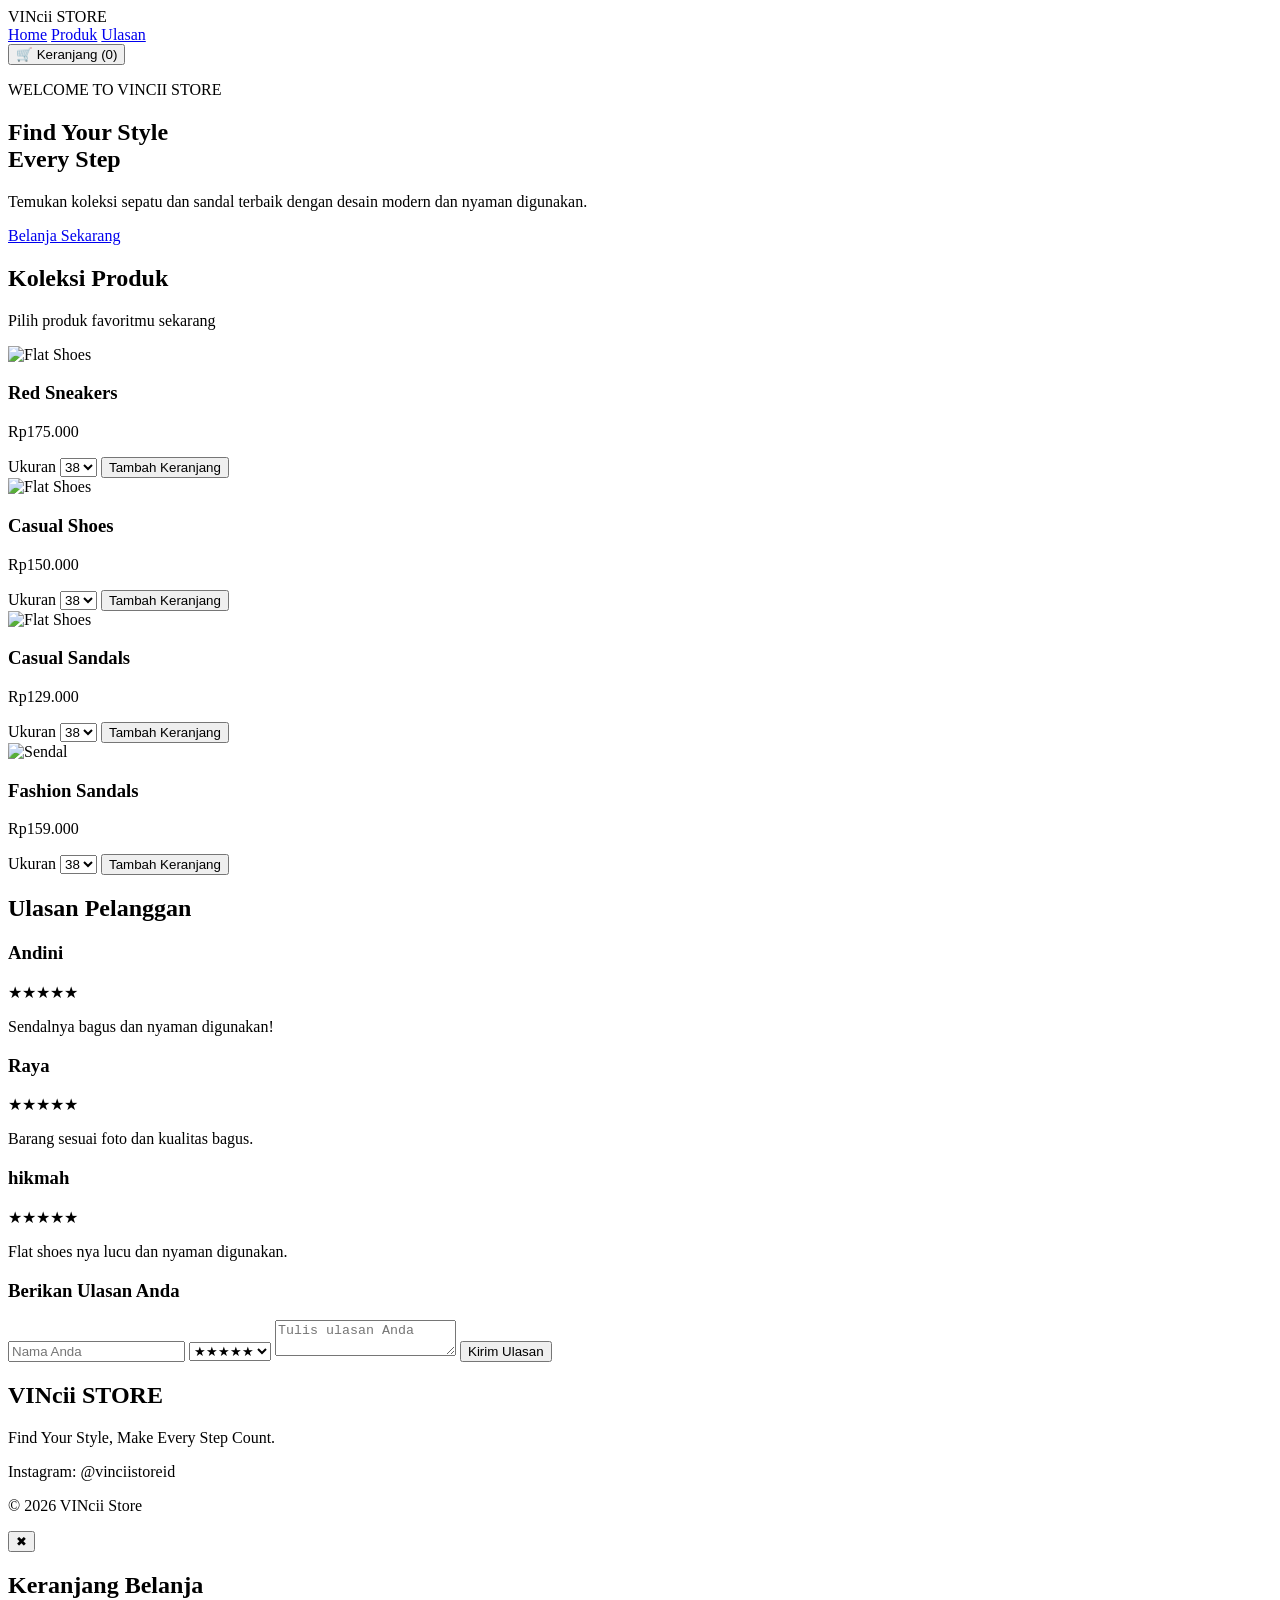
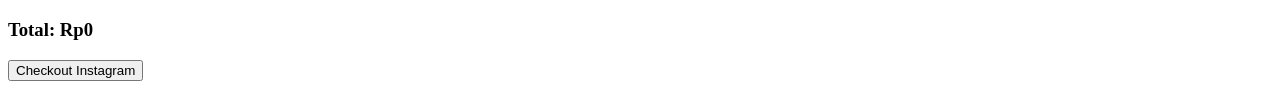
==== indeks.html @ e1982c53 "Create indeks.html website ecommers yang bisa di akses semua orang" ====
<!DOCTYPE html>
<html lang="id">
<head>
    <meta charset="UTF-8">
    <meta name="viewport" content="width=device-width, initial-scale=1.0">
    <title>VINcii Store | Shoes & Sandals</title>
    <link rel="stylesheet" href="style.css">
</head>
<body>

<header>
    <div class="logo">VINcii <span>STORE</span></div>

    <nav>
        <a href="#home">Home</a>
        <a href="#produk">Produk</a>
        <a href="#ulasan">Ulasan</a>
    </nav>

    <button onclick="bukaKeranjang()" class="cart-button">
        🛒 Keranjang (<span id="jumlahKeranjang">0</span>)
    </button>
</header>

<section class="hero" id="home">
    <div>
        <p class="subtitle">WELCOME TO VINCII STORE</p>
        <h1>Find Your Style<br>
            <span>Every Step</span>
        </h1>
        <p>
            Temukan koleksi sepatu dan sandal terbaik
            dengan desain modern dan nyaman digunakan.
        </p>
        <a href="#produk" class="btn">Belanja Sekarang</a>
    </div>
</section>

<section class="produk" id="produk">
    <h2>Koleksi Produk</h2>
    <p class="deskripsi">Pilih produk favoritmu sekarang</p>

    <div class="produk-container">

        <div class="card">
            <img src="gambar\s.bunga.jpeg"
                 alt="Flat Shoes">
            <h3>Red Sneakers</h3>
            <p>Rp175.000</p>
            <label>Ukuran</label>
            <select id="ukuran1">
                <option value="38">38</option>
                <option value="39">39</option>
                <option value="40">40</option>
                <option value="41">41</option>
                <option value="42">42</option>
            </select>
            <button onclick="tambahKeranjang('Red Sneakers',175000,'ukuran1')">
                Tambah Keranjang
            </button>
        </div>

        <div class="card">
            <img src="gambar\s.coklat.jpeg"
                 alt="Flat Shoes">
            <h3>Casual Shoes</h3>
            <p>Rp150.000</p>
            <label>Ukuran</label>
            <select id="ukuran2">
                <option value="38">38</option>
                <option value="39">39</option>
                <option value="40">40</option>
                <option value="41">41</option>
                <option value="42">42</option>
            </select>
            <button onclick="tambahKeranjang('Casual Shoes',150000,'ukuran2')">
                Tambah Keranjang
            </button>
        </div>

        <div class="card">
            <img src="gambar\s.cream.jpeg"
                 alt="Flat Shoes">
            <h3>Casual Sandals</h3>
            <p>Rp129.000</p>
            <label>Ukuran</label>
            <select id="ukuran3">
                <option value="38">38</option>
                <option value="39">39</option>
                <option value="40">40</option>
                <option value="41">41</option>
                <option value="42">42</option>
            </select>
            <button onclick="tambahKeranjang('Casual Sandals',129000,'ukuran3')">
                Tambah Keranjang
            </button>
        </div>

        <div class="card">
            <img src="gambar\s.hermes.jpeg"
                 alt="Sendal">
            <h3>Fashion Sandals</h3>
            <p>Rp159.000</p>
            <label>Ukuran</label>
            <select id="ukuran4">
                <option value="38">38</option>
                <option value="39">39</option>
                <option value="40">40</option>
                <option value="41">41</option>
                <option value="42">42</option>
            </select>
            <button onclick="tambahKeranjang('Fashion Sandals',159000,'ukuran4')">
                Tambah Keranjang
            </button>
        </div>

    </div>
</section>

<section class="ulasan" id="ulasan">
    <h2>Ulasan Pelanggan</h2>

    <div id="daftarUlasan">
        <div class="review">
            <h3>Andini</h3>
            <p>★★★★★</p>
            <p>Sendalnya bagus dan nyaman digunakan!</p>
        </div>

        <div class="review">
            <h3>Raya</h3>
            <p>★★★★★</p>
            <p>Barang sesuai foto dan kualitas bagus.</p>
        </div>
    </div>

    <div class="review">
            <h3>hikmah</h3>
            <p>★★★★★</p>
            <p>Flat shoes nya lucu dan nyaman digunakan.</p>
        </div>
    </div>

    <h3>Berikan Ulasan Anda</h3>

    <input type="text" id="namaUlasan" placeholder="Nama Anda">
    <select id="ratingUlasan">
        <option value="5">★★★★★</option>
        <option value="4">★★★★</option>
        <option value="3">★★★</option>
        <option value="2">★★</option>
        <option value="1">★</option>
    </select>

    <textarea id="isiUlasan" placeholder="Tulis ulasan Anda"></textarea>

    <button onclick="kirimUlasan()">Kirim Ulasan</button>
</section>

<footer>
    <h2>VINcii STORE</h2>
    <p>Find Your Style, Make Every Step Count.</p>
    <p>Instagram: @vinciistoreid</p>
    <p>© 2026 VINcii Store</p>
</footer>

<!-- KERANJANG -->
<div id="keranjang" class="keranjang">
    <div class="keranjang-box">
        <button class="close" onclick="tutupKeranjang()">✖</button>
        <h2>Keranjang Belanja</h2>

        <div id="isiKeranjang"></div>

        <h3>Total: <span id="totalHarga">Rp0</span></h3>

        <button onclick="checkoutInstagram()" class="checkout">
            Checkout Instagram
        </button>
    </div>
</div>

<script src="script.js"></script>
</body>
</html>
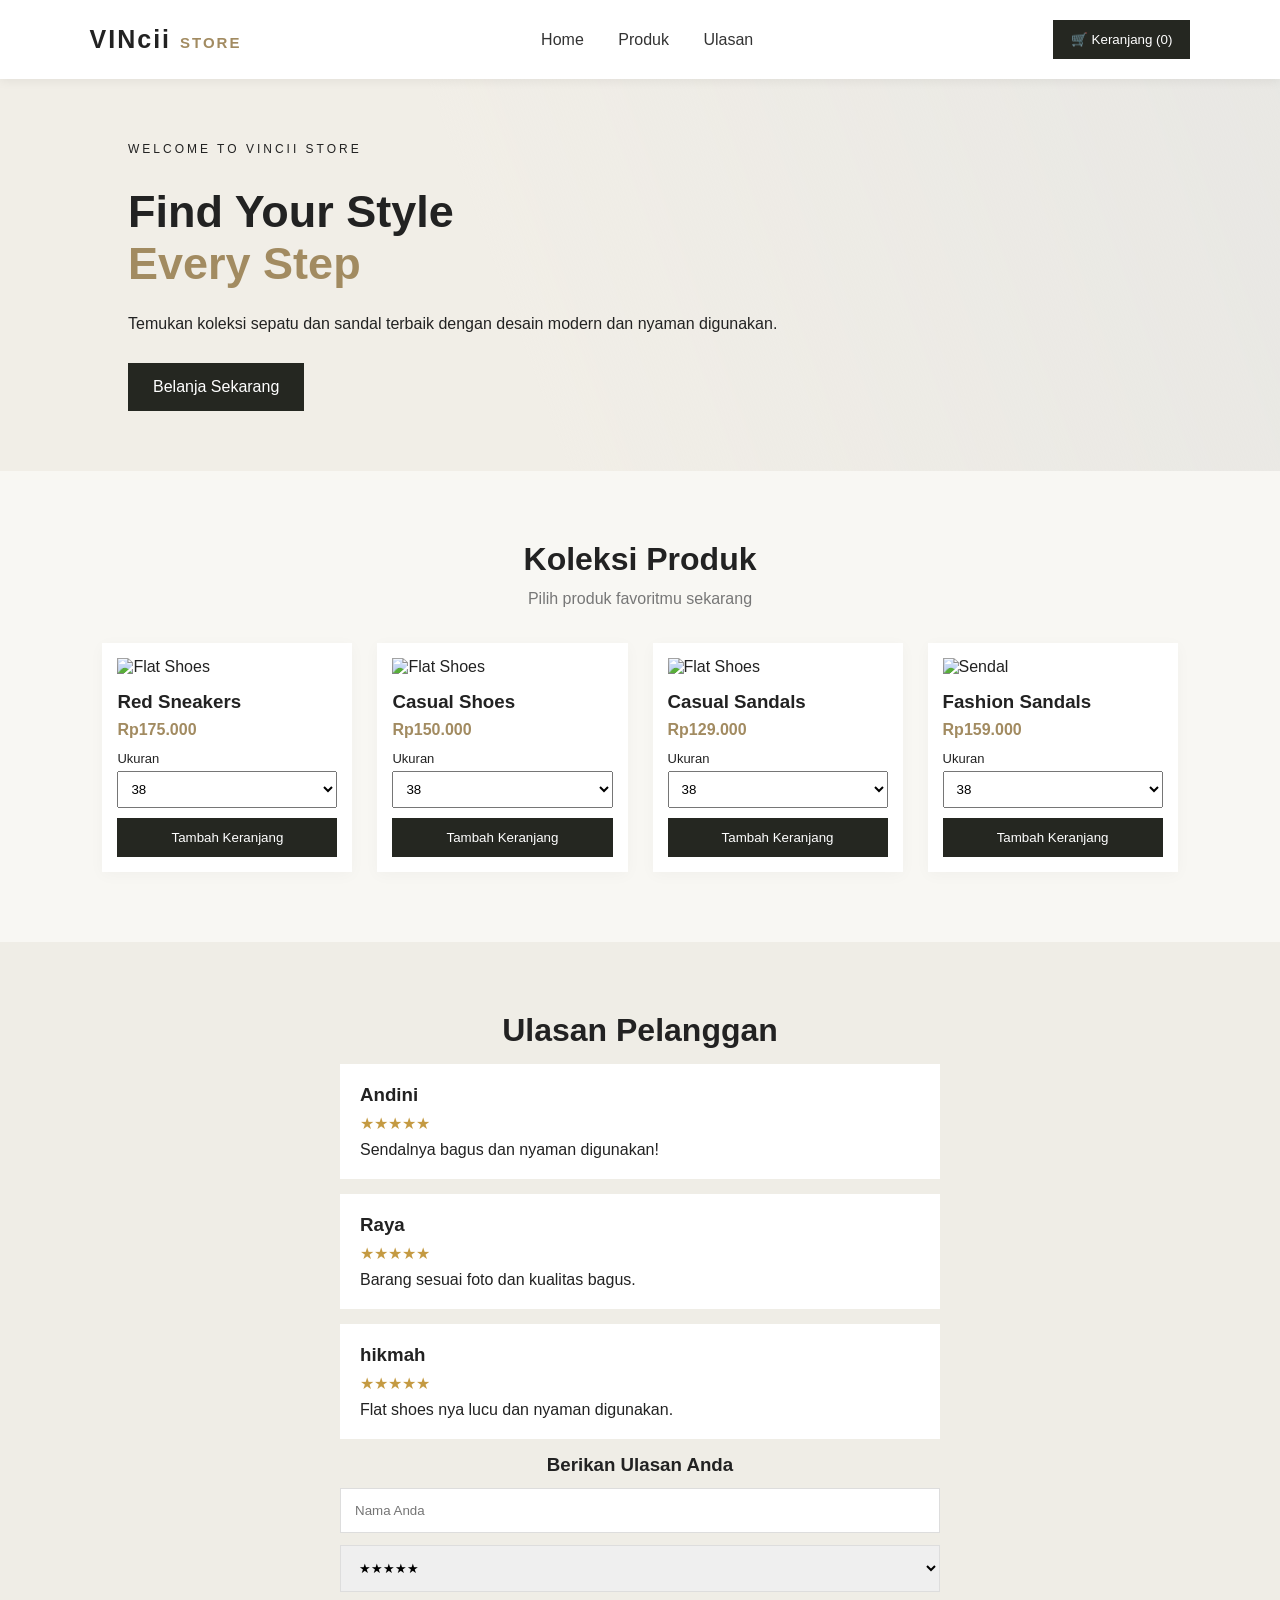
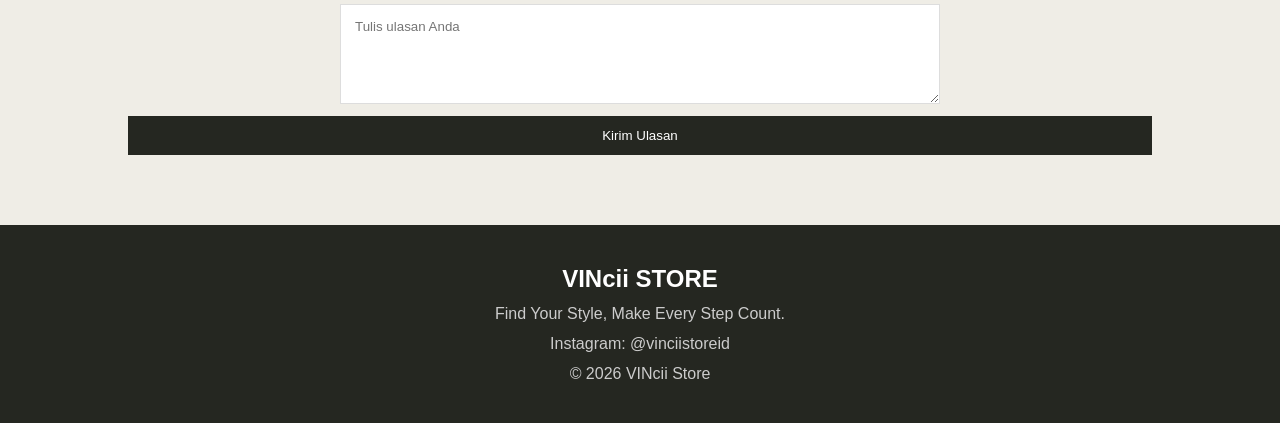
==== commit 485cb30f: "Add files via upload" ====
--- a/indeks.html
+++ b/indeks.html
@@ -1,186 +1,186 @@
-
-<!DOCTYPE html>
-<html lang="id">
-<head>
-    <meta charset="UTF-8">
-    <meta name="viewport" content="width=device-width, initial-scale=1.0">
-    <title>VINcii Store | Shoes & Sandals</title>
-    <link rel="stylesheet" href="style.css">
-</head>
-<body>
-
-<header>
-    <div class="logo">VINcii <span>STORE</span></div>
-
-    <nav>
-        <a href="#home">Home</a>
-        <a href="#produk">Produk</a>
-        <a href="#ulasan">Ulasan</a>
-    </nav>
-
-    <button onclick="bukaKeranjang()" class="cart-button">
-        🛒 Keranjang (<span id="jumlahKeranjang">0</span>)
-    </button>
-</header>
-
-<section class="hero" id="home">
-    <div>
-        <p class="subtitle">WELCOME TO VINCII STORE</p>
-        <h1>Find Your Style<br>
-            <span>Every Step</span>
-        </h1>
-        <p>
-            Temukan koleksi sepatu dan sandal terbaik
-            dengan desain modern dan nyaman digunakan.
-        </p>
-        <a href="#produk" class="btn">Belanja Sekarang</a>
-    </div>
-</section>
-
-<section class="produk" id="produk">
-    <h2>Koleksi Produk</h2>
-    <p class="deskripsi">Pilih produk favoritmu sekarang</p>
-
-    <div class="produk-container">
-
-        <div class="card">
-            <img src="gambar\s.bunga.jpeg"
-                 alt="Flat Shoes">
-            <h3>Red Sneakers</h3>
-            <p>Rp175.000</p>
-            <label>Ukuran</label>
-            <select id="ukuran1">
-                <option value="38">38</option>
-                <option value="39">39</option>
-                <option value="40">40</option>
-                <option value="41">41</option>
-                <option value="42">42</option>
-            </select>
-            <button onclick="tambahKeranjang('Red Sneakers',175000,'ukuran1')">
-                Tambah Keranjang
-            </button>
-        </div>
-
-        <div class="card">
-            <img src="gambar\s.coklat.jpeg"
-                 alt="Flat Shoes">
-            <h3>Casual Shoes</h3>
-            <p>Rp150.000</p>
-            <label>Ukuran</label>
-            <select id="ukuran2">
-                <option value="38">38</option>
-                <option value="39">39</option>
-                <option value="40">40</option>
-                <option value="41">41</option>
-                <option value="42">42</option>
-            </select>
-            <button onclick="tambahKeranjang('Casual Shoes',150000,'ukuran2')">
-                Tambah Keranjang
-            </button>
-        </div>
-
-        <div class="card">
-            <img src="gambar\s.cream.jpeg"
-                 alt="Flat Shoes">
-            <h3>Casual Sandals</h3>
-            <p>Rp129.000</p>
-            <label>Ukuran</label>
-            <select id="ukuran3">
-                <option value="38">38</option>
-                <option value="39">39</option>
-                <option value="40">40</option>
-                <option value="41">41</option>
-                <option value="42">42</option>
-            </select>
-            <button onclick="tambahKeranjang('Casual Sandals',129000,'ukuran3')">
-                Tambah Keranjang
-            </button>
-        </div>
-
-        <div class="card">
-            <img src="gambar\s.hermes.jpeg"
-                 alt="Sendal">
-            <h3>Fashion Sandals</h3>
-            <p>Rp159.000</p>
-            <label>Ukuran</label>
-            <select id="ukuran4">
-                <option value="38">38</option>
-                <option value="39">39</option>
-                <option value="40">40</option>
-                <option value="41">41</option>
-                <option value="42">42</option>
-            </select>
-            <button onclick="tambahKeranjang('Fashion Sandals',159000,'ukuran4')">
-                Tambah Keranjang
-            </button>
-        </div>
-
-    </div>
-</section>
-
-<section class="ulasan" id="ulasan">
-    <h2>Ulasan Pelanggan</h2>
-
-    <div id="daftarUlasan">
-        <div class="review">
-            <h3>Andini</h3>
-            <p>★★★★★</p>
-            <p>Sendalnya bagus dan nyaman digunakan!</p>
-        </div>
-
-        <div class="review">
-            <h3>Raya</h3>
-            <p>★★★★★</p>
-            <p>Barang sesuai foto dan kualitas bagus.</p>
-        </div>
-    </div>
-
-    <div class="review">
-            <h3>hikmah</h3>
-            <p>★★★★★</p>
-            <p>Flat shoes nya lucu dan nyaman digunakan.</p>
-        </div>
-    </div>
-
-    <h3>Berikan Ulasan Anda</h3>
-
-    <input type="text" id="namaUlasan" placeholder="Nama Anda">
-    <select id="ratingUlasan">
-        <option value="5">★★★★★</option>
-        <option value="4">★★★★</option>
-        <option value="3">★★★</option>
-        <option value="2">★★</option>
-        <option value="1">★</option>
-    </select>
-
-    <textarea id="isiUlasan" placeholder="Tulis ulasan Anda"></textarea>
-
-    <button onclick="kirimUlasan()">Kirim Ulasan</button>
-</section>
-
-<footer>
-    <h2>VINcii STORE</h2>
-    <p>Find Your Style, Make Every Step Count.</p>
-    <p>Instagram: @vinciistoreid</p>
-    <p>© 2026 VINcii Store</p>
-</footer>
-
-<!-- KERANJANG -->
-<div id="keranjang" class="keranjang">
-    <div class="keranjang-box">
-        <button class="close" onclick="tutupKeranjang()">✖</button>
-        <h2>Keranjang Belanja</h2>
-
-        <div id="isiKeranjang"></div>
-
-        <h3>Total: <span id="totalHarga">Rp0</span></h3>
-
-        <button onclick="checkoutInstagram()" class="checkout">
-            Checkout Instagram
-        </button>
-    </div>
-</div>
-
-<script src="script.js"></script>
-</body>
-</html>
+
+<!DOCTYPE html>
+<html lang="id">
+<head>
+    <meta charset="UTF-8">
+    <meta name="viewport" content="width=device-width, initial-scale=1.0">
+    <title>VINcii Store | Shoes & Sandals</title>
+    <link rel="stylesheet" href="style.css">
+</head>
+<body>
+
+<header>
+    <div class="logo">VINcii <span>STORE</span></div>
+
+    <nav>
+        <a href="#home">Home</a>
+        <a href="#produk">Produk</a>
+        <a href="#ulasan">Ulasan</a>
+    </nav>
+
+    <button onclick="bukaKeranjang()" class="cart-button">
+        🛒 Keranjang (<span id="jumlahKeranjang">0</span>)
+    </button>
+</header>
+
+<section class="hero" id="home">
+    <div>
+        <p class="subtitle">WELCOME TO VINCII STORE</p>
+        <h1>Find Your Style<br>
+            <span>Every Step</span>
+        </h1>
+        <p>
+            Temukan koleksi sepatu dan sandal terbaik
+            dengan desain modern dan nyaman digunakan.
+        </p>
+        <a href="#produk" class="btn">Belanja Sekarang</a>
+    </div>
+</section>
+
+<section class="produk" id="produk">
+    <h2>Koleksi Produk</h2>
+    <p class="deskripsi">Pilih produk favoritmu sekarang</p>
+
+    <div class="produk-container">
+
+        <div class="card">
+            <img src="gambar\s.bunga.jpeg"
+                 alt="Flat Shoes">
+            <h3>Red Sneakers</h3>
+            <p>Rp175.000</p>
+            <label>Ukuran</label>
+            <select id="ukuran1">
+                <option value="38">38</option>
+                <option value="39">39</option>
+                <option value="40">40</option>
+                <option value="41">41</option>
+                <option value="42">42</option>
+            </select>
+            <button onclick="tambahKeranjang('Red Sneakers',175000,'ukuran1')">
+                Tambah Keranjang
+            </button>
+        </div>
+
+        <div class="card">
+            <img src="gambar\s.coklat.jpeg"
+                 alt="Flat Shoes">
+            <h3>Casual Shoes</h3>
+            <p>Rp150.000</p>
+            <label>Ukuran</label>
+            <select id="ukuran2">
+                <option value="38">38</option>
+                <option value="39">39</option>
+                <option value="40">40</option>
+                <option value="41">41</option>
+                <option value="42">42</option>
+            </select>
+            <button onclick="tambahKeranjang('Casual Shoes',150000,'ukuran2')">
+                Tambah Keranjang
+            </button>
+        </div>
+
+        <div class="card">
+            <img src="gambar\s.cream.jpeg"
+                 alt="Flat Shoes">
+            <h3>Casual Sandals</h3>
+            <p>Rp129.000</p>
+            <label>Ukuran</label>
+            <select id="ukuran3">
+                <option value="38">38</option>
+                <option value="39">39</option>
+                <option value="40">40</option>
+                <option value="41">41</option>
+                <option value="42">42</option>
+            </select>
+            <button onclick="tambahKeranjang('Casual Sandals',129000,'ukuran3')">
+                Tambah Keranjang
+            </button>
+        </div>
+
+        <div class="card">
+            <img src="gambar\s.hermes.jpeg"
+                 alt="Sendal">
+            <h3>Fashion Sandals</h3>
+            <p>Rp159.000</p>
+            <label>Ukuran</label>
+            <select id="ukuran4">
+                <option value="38">38</option>
+                <option value="39">39</option>
+                <option value="40">40</option>
+                <option value="41">41</option>
+                <option value="42">42</option>
+            </select>
+            <button onclick="tambahKeranjang('Fashion Sandals',159000,'ukuran4')">
+                Tambah Keranjang
+            </button>
+        </div>
+
+    </div>
+</section>
+
+<section class="ulasan" id="ulasan">
+    <h2>Ulasan Pelanggan</h2>
+
+    <div id="daftarUlasan">
+        <div class="review">
+            <h3>Andini</h3>
+            <p>★★★★★</p>
+            <p>Sendalnya bagus dan nyaman digunakan!</p>
+        </div>
+
+        <div class="review">
+            <h3>Raya</h3>
+            <p>★★★★★</p>
+            <p>Barang sesuai foto dan kualitas bagus.</p>
+        </div>
+    </div>
+
+    <div class="review">
+            <h3>hikmah</h3>
+            <p>★★★★★</p>
+            <p>Flat shoes nya lucu dan nyaman digunakan.</p>
+        </div>
+    </div>
+
+    <h3>Berikan Ulasan Anda</h3>
+
+    <input type="text" id="namaUlasan" placeholder="Nama Anda">
+    <select id="ratingUlasan">
+        <option value="5">★★★★★</option>
+        <option value="4">★★★★</option>
+        <option value="3">★★★</option>
+        <option value="2">★★</option>
+        <option value="1">★</option>
+    </select>
+
+    <textarea id="isiUlasan" placeholder="Tulis ulasan Anda"></textarea>
+
+    <button onclick="kirimUlasan()">Kirim Ulasan</button>
+</section>
+
+<footer>
+    <h2>VINcii STORE</h2>
+    <p>Find Your Style, Make Every Step Count.</p>
+    <p>Instagram: @vinciistoreid</p>
+    <p>© 2026 VINcii Store</p>
+</footer>
+
+<!-- KERANJANG -->
+<div id="keranjang" class="keranjang">
+    <div class="keranjang-box">
+        <button class="close" onclick="tutupKeranjang()">✖</button>
+        <h2>Keranjang Belanja</h2>
+
+        <div id="isiKeranjang"></div>
+
+        <h3>Total: <span id="totalHarga">Rp0</span></h3>
+
+        <button onclick="checkoutInstagram()" class="checkout">
+            Checkout Instagram
+        </button>
+    </div>
+</div>
+
+<script src="script.js"></script>
+</body>
+</html>
--- a/style.css
+++ b/style.css
@@ -0,0 +1,326 @@
+
+* {
+    margin: 0;
+    padding: 0;
+    box-sizing: border-box;
+    font-family: Arial, sans-serif;
+}
+
+html {
+    scroll-behavior: smooth;
+}
+
+body {
+    background: #f8f7f3;
+    color: #222;
+}
+
+/* HEADER */
+header {
+    display: flex;
+    justify-content: space-between;
+    align-items: center;
+    padding: 20px 7%;
+    background: white;
+    position: sticky;
+    top: 0;
+    z-index: 10;
+    box-shadow: 0 2px 10px #00000010;
+}
+
+.logo {
+    font-size: 25px;
+    font-weight: bold;
+    letter-spacing: 2px;
+}
+
+.logo span {
+    color: #a28b61;
+    font-size: 15px;
+}
+
+nav a {
+    text-decoration: none;
+    margin: 0 15px;
+    color: #333;
+}
+
+nav a:hover {
+    color: #a28b61;
+}
+
+.cart-button {
+    padding: 12px 18px;
+    background: #252721;
+    color: white;
+    border: none;
+    cursor: pointer;
+}
+
+/* HERO */
+.hero {
+    min-height: 350px;
+    display: flex;
+    align-items: center;
+    padding: 60px 10%;
+    background:
+    linear-gradient(70deg, #f1eee7 40%, #00000010),
+    url("gambar/logo.jpeg")
+    center/cover;
+}
+
+.hero h1 {
+    font-size: 45px;
+    margin: 20px 0;
+}
+
+.hero h1 span {
+    color: #a28b61;
+}
+
+.hero p {
+    margin-bottom: 25px;
+    line-height: 1.8;
+}
+
+.subtitle {
+    letter-spacing: 3px;
+    font-size: 12px;
+}
+
+.btn {
+    display: inline-block;
+    padding: 15px 25px;
+    background: #252721;
+    color: white;
+    text-decoration: none;
+}
+
+/* PRODUK */
+.produk {
+    padding: 70px 8%;
+    text-align: center;
+}
+
+.produk h2,
+.ulasan h2 {
+    font-size: 32px;
+    margin-bottom: 12px;
+}
+
+.deskripsi {
+    color: #777;
+    margin-bottom: 35px;
+}
+
+.produk-container {
+    display: grid;
+    grid-template-columns: repeat(4, 1fr);
+    gap: 25px;
+}
+
+.card {
+    background: white;
+    padding: 15px;
+    box-shadow: 0 3px 15px #00000008;
+    text-align: left;
+}
+
+.card img {
+    width: 100%;
+    height: 210px;
+    object-fit: cover;
+}
+
+.card h3 {
+    margin: 15px 0 8px;
+}
+
+.card p {
+    color: #a28b61;
+    font-weight: bold;
+    margin-bottom: 12px;
+}
+
+.card label {
+    display: block;
+    font-size: 13px;
+    margin-bottom: 5px;
+}
+
+.card select {
+    width: 100%;
+    padding: 9px;
+    margin-bottom: 10px;
+}
+
+.card button,
+.ulasan button {
+    width: 100%;
+    padding: 12px;
+    border: none;
+    background: #252721;
+    color: white;
+    cursor: pointer;
+}
+
+.card button:hover,
+.ulasan button:hover {
+    background: #a28b61;
+}
+
+/* ULASAN */
+.ulasan {
+    background: #efede6;
+    padding: 70px 10%;
+    text-align: center;
+}
+
+.review {
+    background: white;
+    padding: 20px;
+    margin: 15px auto;
+    max-width: 600px;
+    text-align: left;
+}
+
+.review p:nth-child(2) {
+    color: #c49a42;
+    margin: 8px 0;
+}
+
+.ulasan input,
+.ulasan select,
+.ulasan textarea {
+    display: block;
+    width: 100%;
+    max-width: 600px;
+    margin: 12px auto;
+    padding: 14px;
+    border: 1px solid #ddd;
+}
+
+.ulasan textarea {
+    height: 100px;
+}
+
+/* FOOTER */
+footer {
+    background: #252721;
+    color: white;
+    text-align: center;
+    padding: 40px 20px;
+}
+
+footer p {
+    margin-top: 12px;
+    color: #ccc;
+}
+
+/* KERANJANG */
+.keranjang {
+    display: none;
+    position: fixed;
+    inset: 0;
+    background: #0009;
+    z-index: 100;
+    justify-content: center;
+    align-items: center;
+    padding: 15px;
+}
+
+.keranjang-box {
+    background: white;
+    width: 500px;
+    max-width: 100%;
+    padding: 30px;
+    max-height: 85vh;
+    overflow-y: auto;
+    position: relative;
+}
+
+.close {
+    position: absolute;
+    right: 20px;
+    top: 20px;
+    border: none;
+    background: none;
+    font-size: 20px;
+    cursor: pointer;
+}
+
+.keranjang-box h2 {
+    margin-bottom: 25px;
+}
+
+.item-keranjang {
+    display: flex;
+    justify-content: space-between;
+    gap: 10px;
+    border-bottom: 1px solid #ddd;
+    padding: 12px 0;
+    font-size: 13px;
+}
+
+.item-keranjang button {
+    padding: 3px 8px;
+    cursor: pointer;
+}
+
+.keranjang-box h3 {
+    margin: 20px 0;
+}
+
+.checkout {
+    width: 100%;
+    background: #252721;
+    color: white;
+    padding: 15px;
+    border: none;
+    cursor: pointer;
+}
+
+.checkout:hover {
+    background: #a28b61;
+}
+
+@media(max-width:900px) {
+    .produk-container {
+        grid-template-columns: repeat(2, 1fr);
+    }
+}
+
+@media(max-width:600px) {
+    header {
+        flex-wrap: wrap;
+        gap: 15px;
+    }
+
+    nav {
+        order: 3;
+        width: 100%;
+        text-align: center;
+    }
+
+    nav a {
+        margin: 0 7px;
+        font-size: 13px;
+    }
+
+    .hero h1 {
+        font-size: 40px;
+    }
+
+    .produk-container {
+        grid-template-columns: 1fr 1fr;
+        gap: 12px;
+    }
+
+    .card img {
+        height: 140px;
+    }
+
+    .card {
+        padding: 10px;
+    }
+}
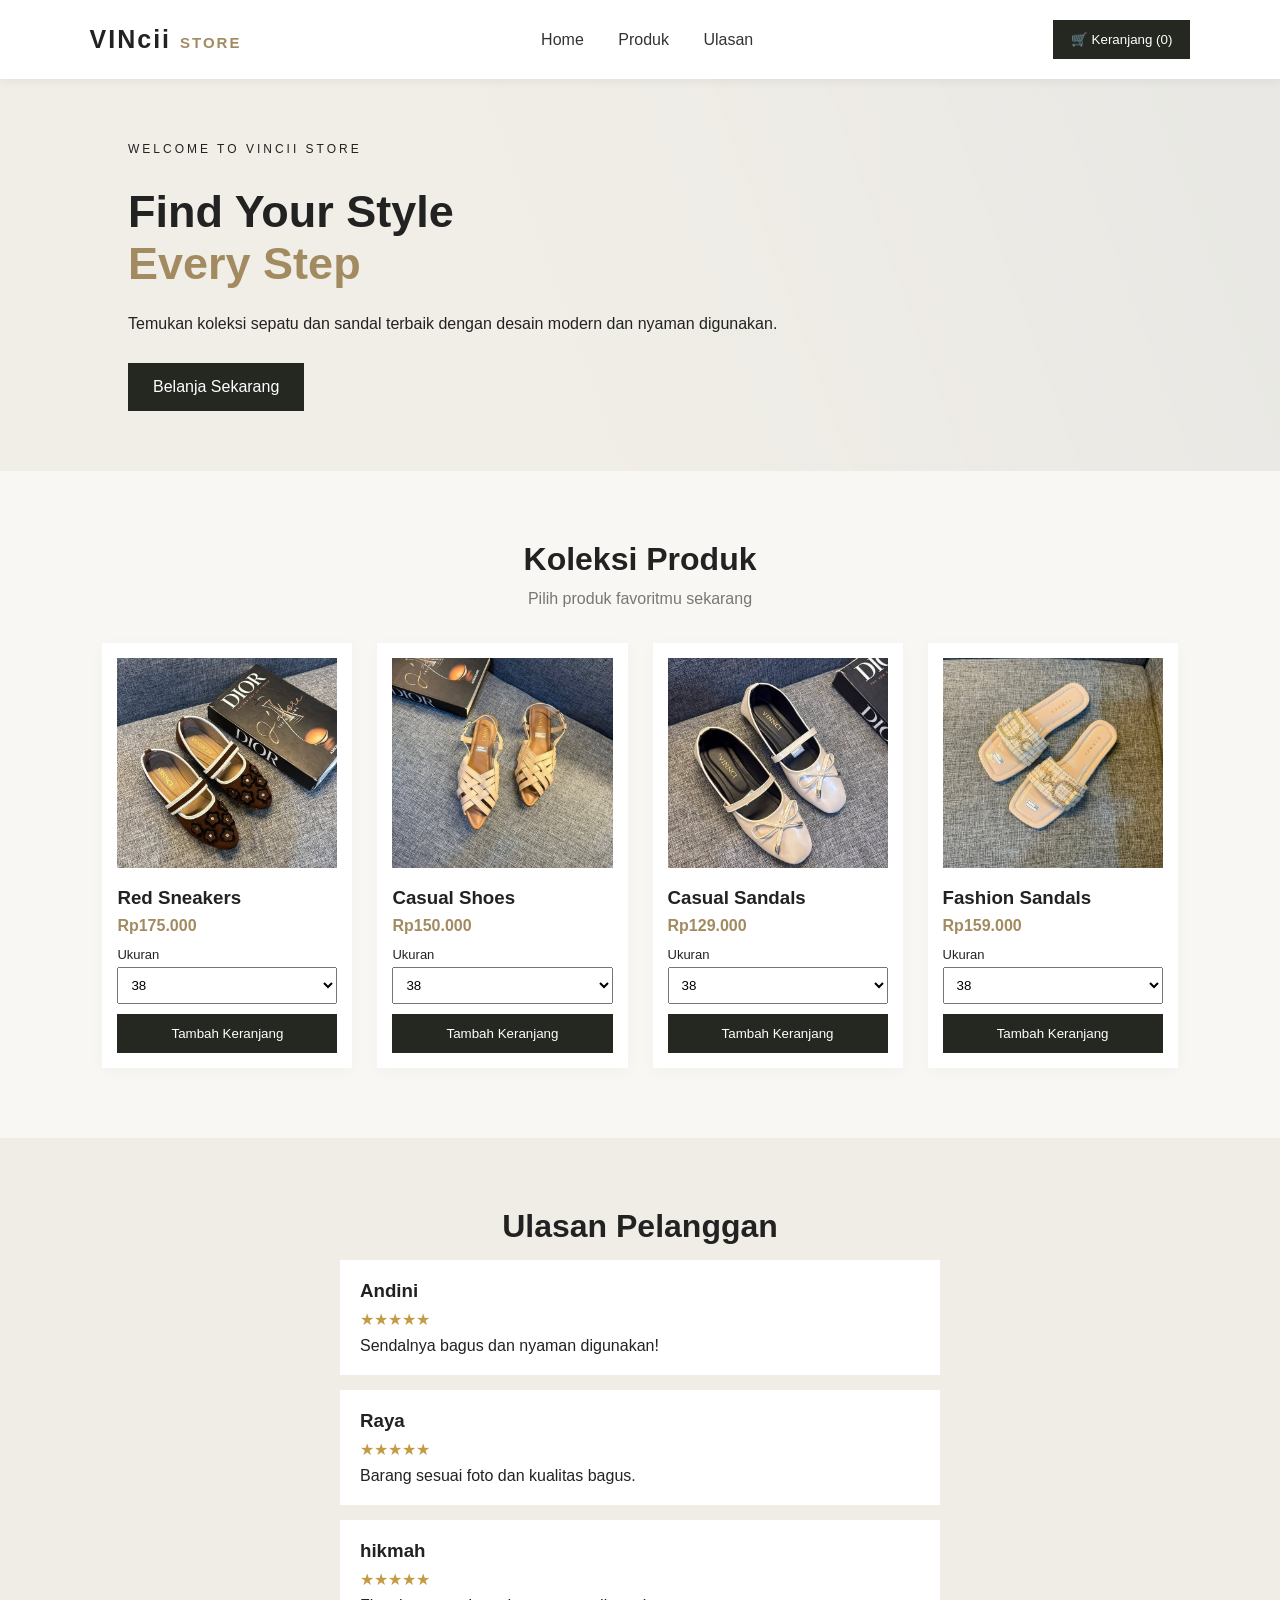
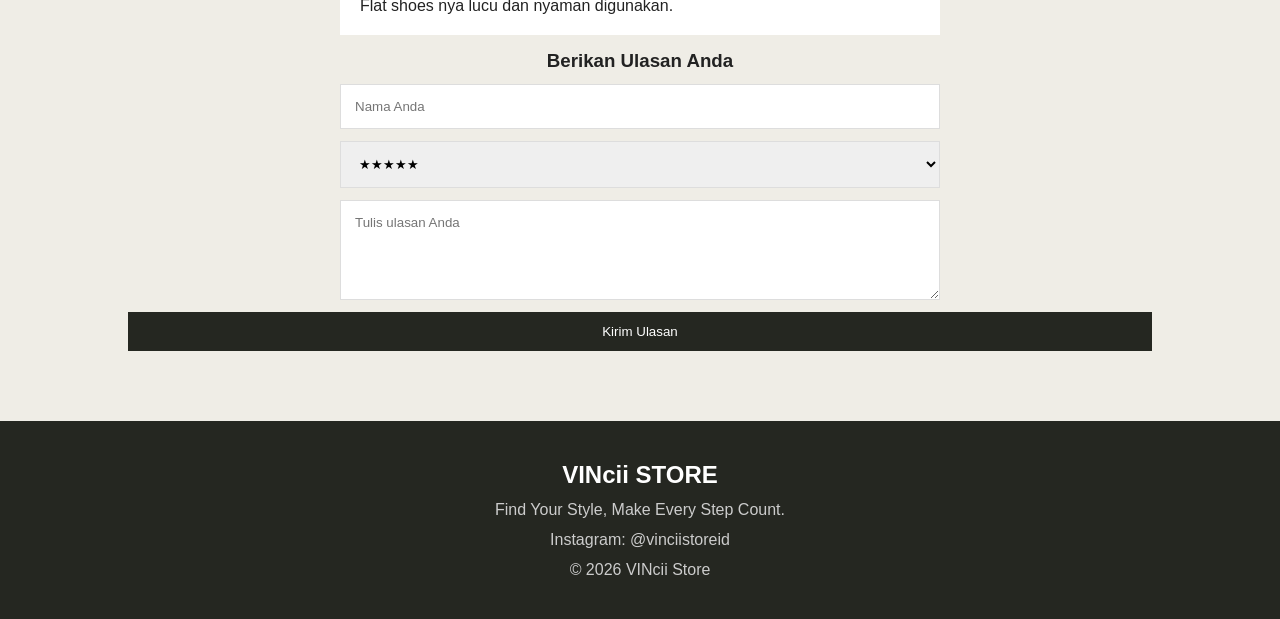
==== commit 8565bc32: "Update indeks.html" ====
--- a/indeks.html
+++ b/indeks.html
@@ -44,7 +44,7 @@
     <div class="produk-container">
 
         <div class="card">
-            <img src="gambar\s.bunga.jpeg"
+            <img src="./s.bunga.jpeg"
                  alt="Flat Shoes">
             <h3>Red Sneakers</h3>
             <p>Rp175.000</p>
@@ -62,7 +62,7 @@
         </div>
 
         <div class="card">
-            <img src="gambar\s.coklat.jpeg"
+            <img src="./s.coklat.jpeg"
                  alt="Flat Shoes">
             <h3>Casual Shoes</h3>
             <p>Rp150.000</p>
@@ -80,7 +80,7 @@
         </div>
 
         <div class="card">
-            <img src="gambar\s.cream.jpeg"
+            <img src="./s.cream.jpeg"
                  alt="Flat Shoes">
             <h3>Casual Sandals</h3>
             <p>Rp129.000</p>
@@ -98,7 +98,7 @@
         </div>
 
         <div class="card">
-            <img src="gambar\s.hermes.jpeg"
+            <img src="./s.hermes.jpeg"
                  alt="Sendal">
             <h3>Fashion Sandals</h3>
             <p>Rp159.000</p>
--- a/style.css
+++ b/style.css
@@ -66,7 +66,7 @@
     background:
     linear-gradient(70deg, #f1eee7 40%, #00000010),
     url("gambar/logo.jpeg")
-    center/cover;
+    center/cover no-repeat;
 }
 
 .hero h1 {
@@ -323,4 +323,4 @@
     .card {
         padding: 10px;
     }
-}+}
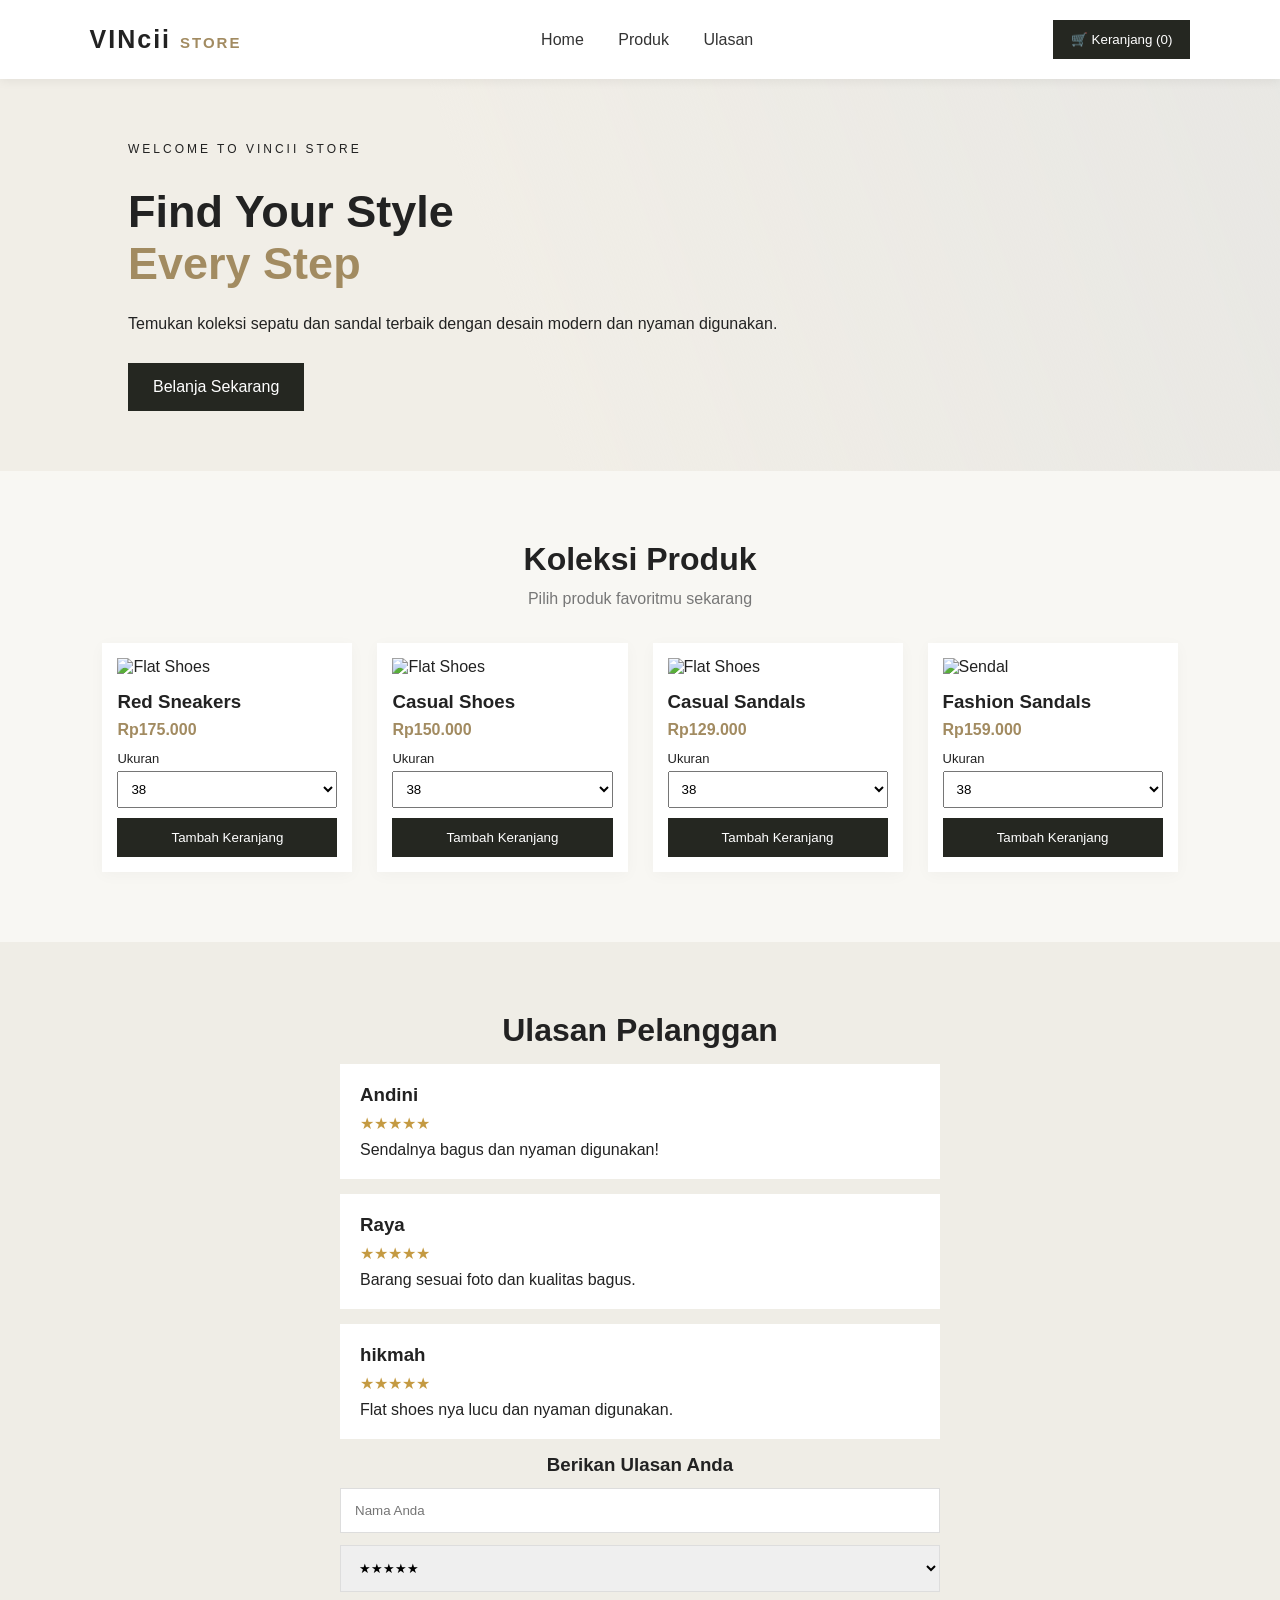
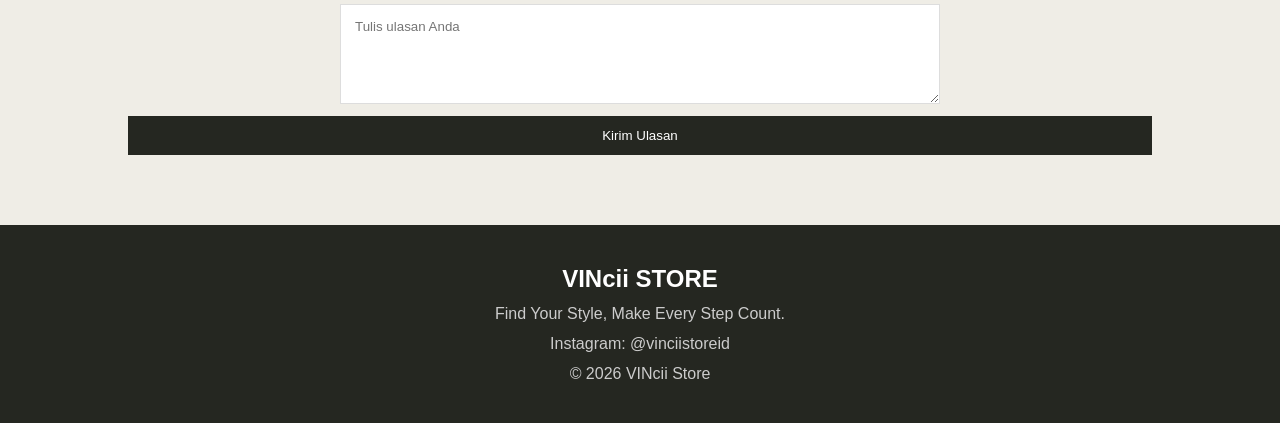
==== commit a672dec7: "Update indeks.html" ====
--- a/indeks.html
+++ b/indeks.html
@@ -44,7 +44,7 @@
     <div class="produk-container">
 
         <div class="card">
-            <img src="./s.bunga.jpeg"
+            <img src=".gambargambar/s.bunga.jpeg"
                  alt="Flat Shoes">
             <h3>Red Sneakers</h3>
             <p>Rp175.000</p>
@@ -62,7 +62,7 @@
         </div>
 
         <div class="card">
-            <img src="./s.coklat.jpeg"
+            <img src=".gambargambar/s.coklat.jpeg"
                  alt="Flat Shoes">
             <h3>Casual Shoes</h3>
             <p>Rp150.000</p>
@@ -80,7 +80,7 @@
         </div>
 
         <div class="card">
-            <img src="./s.cream.jpeg"
+            <img src=".gambargambar/s.cream.jpeg"
                  alt="Flat Shoes">
             <h3>Casual Sandals</h3>
             <p>Rp129.000</p>
@@ -98,7 +98,7 @@
         </div>
 
         <div class="card">
-            <img src="./s.hermes.jpeg"
+            <img src=".gambargambar/s.hermes.jpeg"
                  alt="Sendal">
             <h3>Fashion Sandals</h3>
             <p>Rp159.000</p>
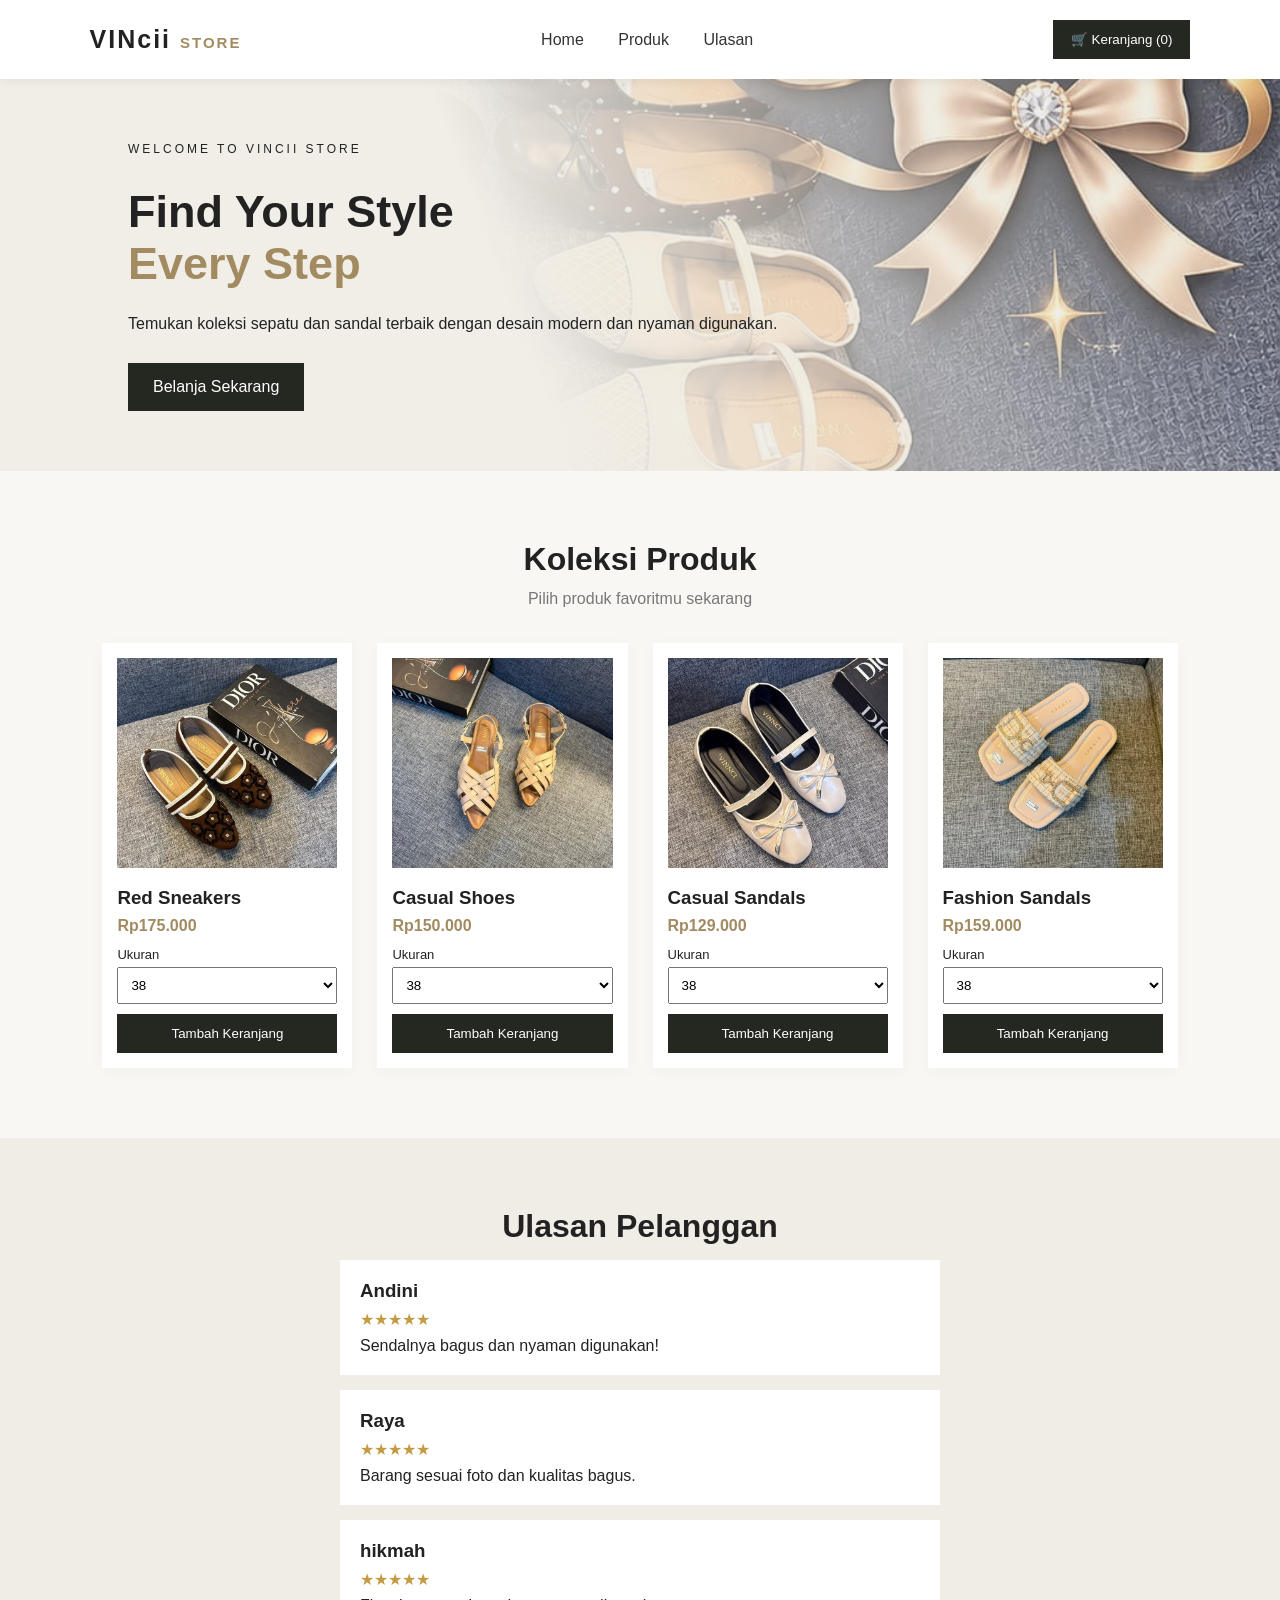
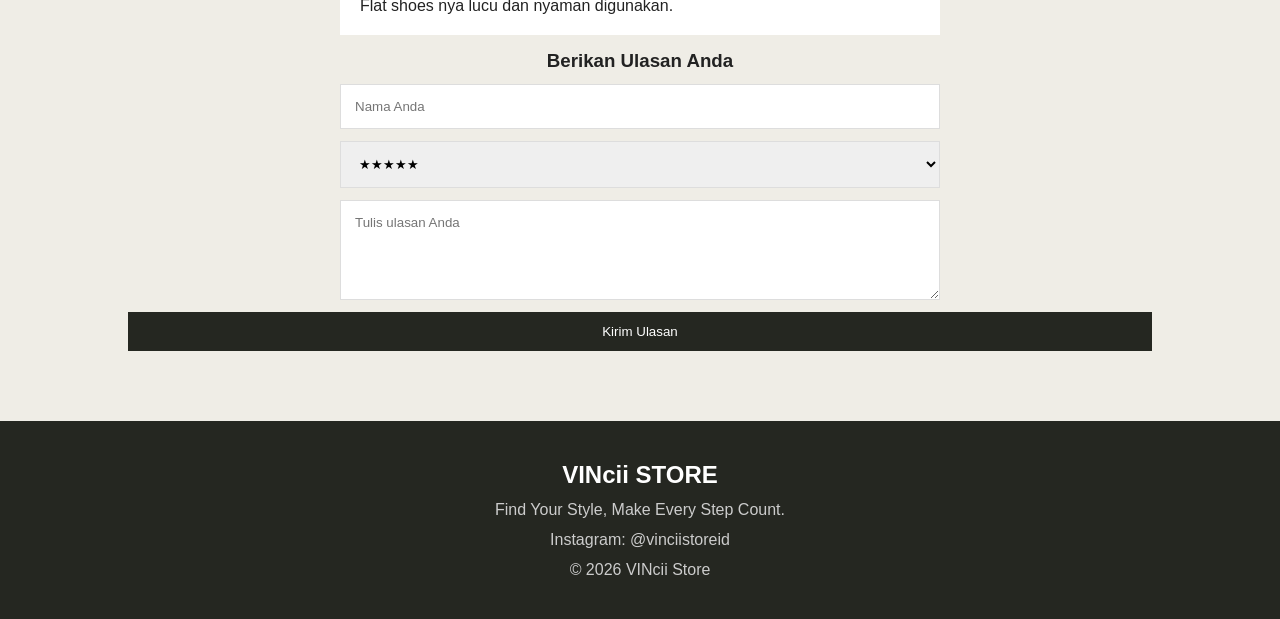
==== commit 216d6de0: "Update indeks.html" ====
--- a/indeks.html
+++ b/indeks.html
@@ -44,7 +44,7 @@
     <div class="produk-container">
 
         <div class="card">
-            <img src=".gambargambar/s.bunga.jpeg"
+            <img src="./gambargambar/s.bunga.jpeg"
                  alt="Flat Shoes">
             <h3>Red Sneakers</h3>
             <p>Rp175.000</p>
@@ -62,7 +62,7 @@
         </div>
 
         <div class="card">
-            <img src=".gambargambar/s.coklat.jpeg"
+            <img src="./gambargambar/s.coklat.jpeg"
                  alt="Flat Shoes">
             <h3>Casual Shoes</h3>
             <p>Rp150.000</p>
@@ -80,7 +80,7 @@
         </div>
 
         <div class="card">
-            <img src=".gambargambar/s.cream.jpeg"
+            <img src="./gambargambar/s.cream.jpeg"
                  alt="Flat Shoes">
             <h3>Casual Sandals</h3>
             <p>Rp129.000</p>
@@ -98,7 +98,7 @@
         </div>
 
         <div class="card">
-            <img src=".gambargambar/s.hermes.jpeg"
+            <img src="./gambargambar/s.hermes.jpeg"
                  alt="Sendal">
             <h3>Fashion Sandals</h3>
             <p>Rp159.000</p>
--- a/style.css
+++ b/style.css
@@ -65,7 +65,7 @@
     padding: 60px 10%;
     background:
     linear-gradient(70deg, #f1eee7 40%, #00000010),
-    url("gambar/logo.jpeg")
+    url("./gambargambar/logo.jpeg")
     center/cover no-repeat;
 }
 
